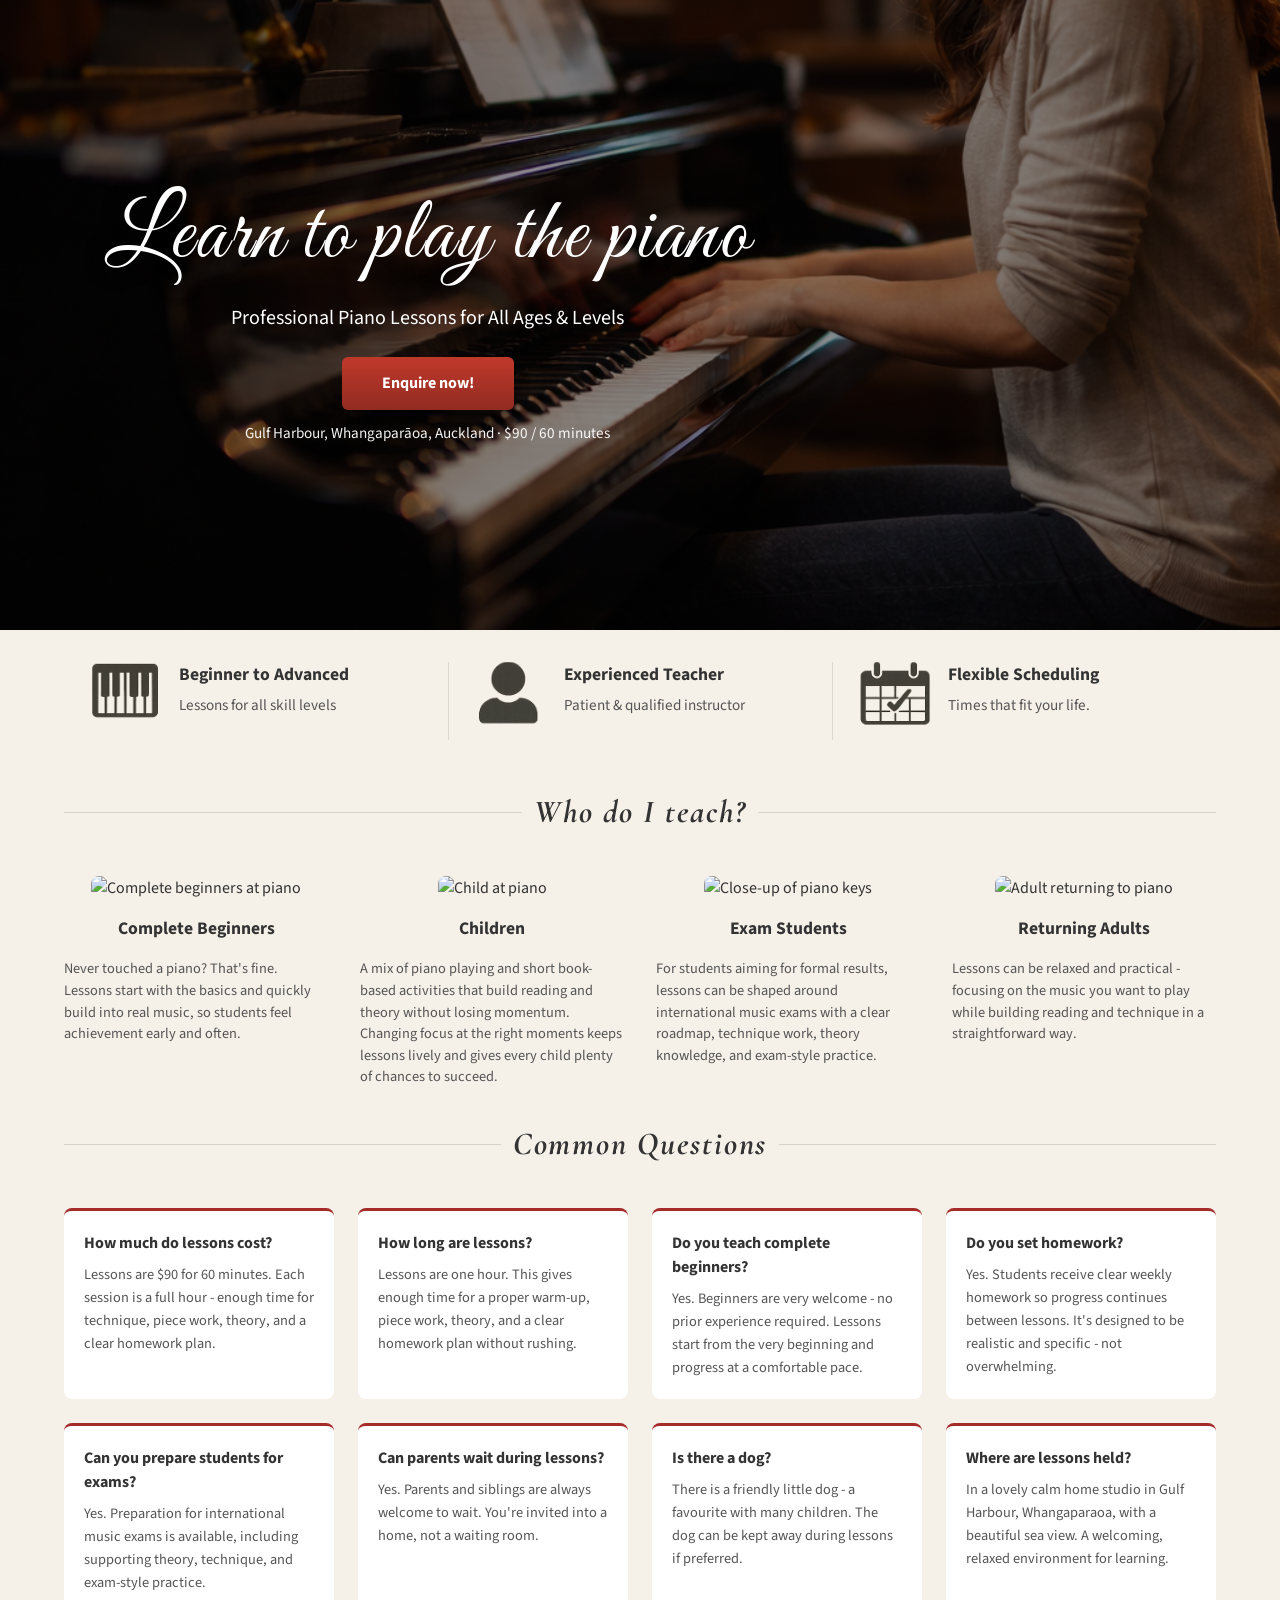
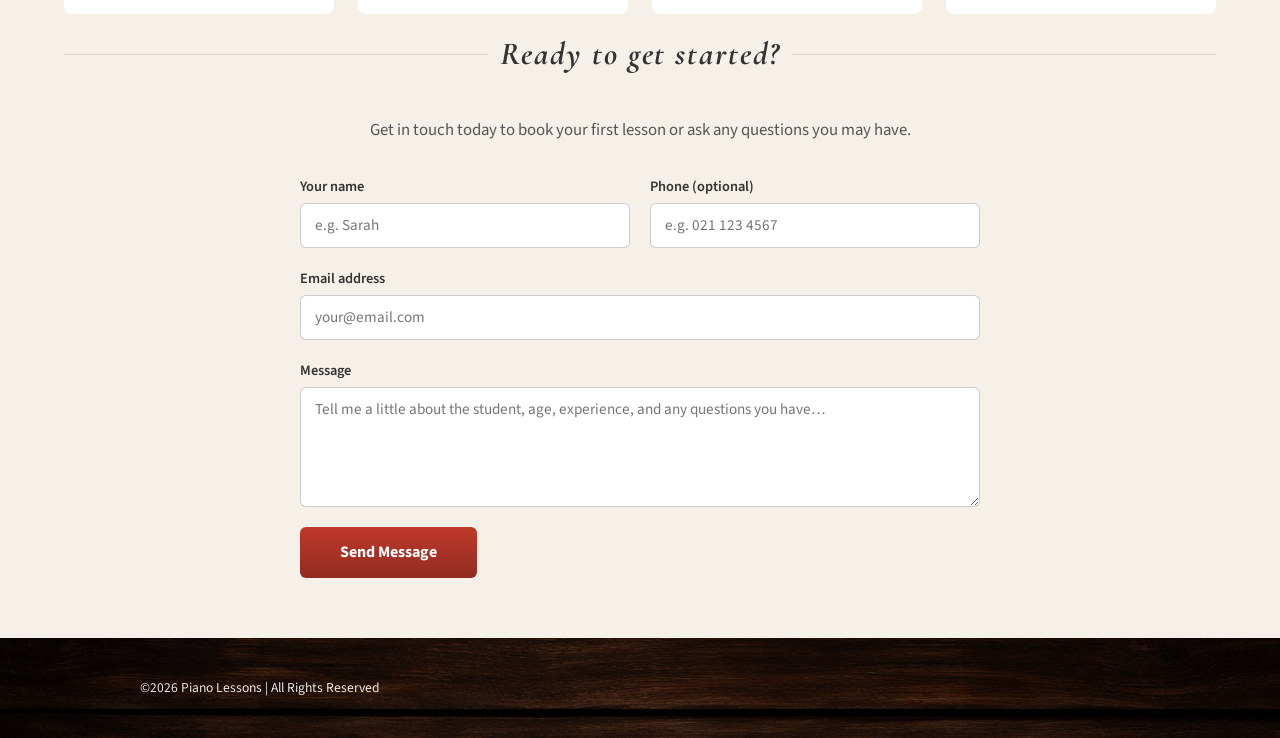
==== index.html @ 44f05b1d "commit 1" ====
<!DOCTYPE html>
<html lang="en">
<head>
  <meta charset="UTF-8">
  <meta name="viewport" content="width=device-width, initial-scale=1.0">
  <title>Piano Lessons - Learn to Play the Piano</title>
  <link rel="preconnect" href="https://fonts.googleapis.com">
  <link rel="preconnect" href="https://fonts.gstatic.com" crossorigin>
  <link href="https://fonts.googleapis.com/css2?family=Allura&family=Cormorant+Garamond:ital,wght@0,300;0,400;1,300;1,400&family=Great+Vibes&family=Source+Sans+3:wght@400;600;700&display=swap" rel="stylesheet">
  <link rel="stylesheet" href="style.css">
</head>
<body>
  <header class="hero">
    <div class="hero-inner">
      <h1>Learn to play the piano</h1>
      <p class="tagline">Professional Piano Lessons for All Ages &amp; Levels</p>
      <a href="#contact" class="btn btn-primary">Enquire now!</a>
      <p class="cta-note">Gulf Harbour, Whangaparāoa, Auckland · $90 / 60 minutes</p>
    </div>
  </header>

  <section class="content-section">
    <div class="features">
      <div class="feature">
        <div class="feature-icon" aria-hidden="true"><span class="icon-sprite icon-piano"></span></div>
        <div class="feature-text">
          <h3>Beginner to Advanced</h3>
          <p>Lessons for all skill levels</p>
        </div>
      </div>
      <div class="feature">
        <div class="feature-icon" aria-hidden="true"><span class="icon-sprite icon-teacher"></span></div>
        <div class="feature-text">
          <h3>Experienced Teacher</h3>
          <p>Patient &amp; qualified instructor</p>
        </div>
      </div>
      <div class="feature">
        <div class="feature-icon" aria-hidden="true"><span class="icon-sprite icon-schedule"></span></div>
        <div class="feature-text">
          <h3>Flexible Scheduling</h3>
          <p>Times that fit your life.</p>
        </div>
      </div>
    </div>
  </section>

  <section class="content-section">
    <div class="section-title-wrap"><h2 class="section-title">Who do I teach?</h2></div>
    <div class="lessons-grid">
      <div class="lesson-card">
        <img src="https://images.unsplash.com/photo-1590088285300-e236300b7f99??w=600" alt="Complete beginners at piano" class="img-crop-top">
        <h3>Complete Beginners</h3>
        <p>Never touched a piano? That's fine. Lessons start with the basics and quickly build into real music, so students feel achievement early and often.</p>
      </div>
      <div class="lesson-card">
        <img src="https://images.unsplash.com/photo-1764766959921-69848ef58b95?w=600" alt="Child at piano">
        <h3>Children</h3>
        <p>A mix of piano playing and short book-based activities that build reading and theory without losing momentum. Changing focus at the right moments keeps lessons lively and gives every child plenty of chances to succeed.</p>
      </div>
      <div class="lesson-card">
        <img src="https://images.unsplash.com/photo-1750630443156-a135b8704059?w=600" alt="Close-up of piano keys">
        <h3>Exam Students</h3>
        <p>For students aiming for formal results, lessons can be shaped around international music exams with a clear roadmap, technique work, theory knowledge, and exam-style practice.</p>
      </div>
      <div class="lesson-card">
        <img src="https://images.unsplash.com/photo-1574424224212-9c8d1b92c9dd?w=600" alt="Adult returning to piano">
        <h3>Returning Adults</h3>
        <p>Lessons can be relaxed and practical - focusing on the music you want to play while building reading and technique in a straightforward way.</p>
      </div>
    </div>
  </section>

  <section class="content-section">
    <div class="section-title-wrap"><h2 class="section-title">Common Questions</h2></div>
    <div class="faq-grid">
      <div class="faq-item">
        <h3>How much do lessons cost?</h3>
        <p>Lessons are $90 for 60 minutes. Each session is a full hour - enough time for technique, piece work, theory, and a clear homework plan.</p>
      </div>
      <div class="faq-item">
        <h3>How long are lessons?</h3>
        <p>Lessons are one hour. This gives enough time for a proper warm-up, piece work, theory, and a clear homework plan without rushing.</p>
      </div>
      <div class="faq-item">
        <h3>Do you teach complete beginners?</h3>
        <p>Yes. Beginners are very welcome - no prior experience required. Lessons start from the very beginning and progress at a comfortable pace.</p>
      </div>
      <div class="faq-item">
        <h3>Do you set homework?</h3>
        <p>Yes. Students receive clear weekly homework so progress continues between lessons. It's designed to be realistic and specific - not overwhelming.</p>
      </div>
      <div class="faq-item">
        <h3>Can you prepare students for exams?</h3>
        <p>Yes. Preparation for international music exams is available, including supporting theory, technique, and exam-style practice.</p>
      </div>
      <div class="faq-item">
        <h3>Can parents wait during lessons?</h3>
        <p>Yes. Parents and siblings are always welcome to wait. You're invited into a home, not a waiting room.</p>
      </div>
      <div class="faq-item">
        <h3>Is there a dog?</h3>
        <p>There is a friendly little dog - a favourite with many children. The dog can be kept away during lessons if preferred.</p>
      </div>
      <div class="faq-item">
        <h3>Where are lessons held?</h3>
        <p>In a lovely calm home studio in Gulf Harbour, Whangaparaoa, with a beautiful sea view. A welcoming, relaxed environment for learning.</p>
      </div>
    </div>
  </section>

  <section class="content-section" id="contact">
    <div class="section-title-wrap"><h2 class="section-title">Ready to get started?</h2></div>
    <div class="cta-banner">
    <p>Get in touch today to book your first lesson or ask any questions you may have.</p>
    <form class="contact-form" action="https://formsubmit.co/8908aa365920e9ae0418571d764910dc" method="POST">
      
      <input type="hidden" name="_next" value="https://kerrzinga.github.io/piano2/thanks.html">
      <input type="hidden" name="_captcha" value="false">
      <input type="hidden" name="_subject" value="New enquiry - Piano Lessons Gulf Harbour">

      <div class="form-row">
        <div class="form-group">
          <label for="fs-name">Your name</label>
          <input type="text" id="fs-name" name="name" placeholder="e.g. Sarah" required>
        </div>
        <div class="form-group">
          <label for="fs-phone">Phone (optional)</label>
          <input type="tel" id="fs-phone" name="phone" placeholder="e.g. 021 123 4567">
        </div>
      </div>

      <div class="form-group">
        <label for="fs-email">Email address</label>
        <input type="email" id="fs-email" name="email" placeholder="your@email.com" required>
      </div>

      <div class="form-group">
        <label for="fs-message">Message</label>
        <textarea id="fs-message" name="message" placeholder="Tell me a little about the student, age, experience, and any questions you have…"></textarea>
      </div>

      <button type="submit" class="btn-primary form-submit">Send Message</button>
    </form>
  </div>
  </section>

  <footer>
    <div class="footer-bottom">
      <p class="footer-copy">©2026 Piano Lessons | All Rights Reserved</p>
      
  </footer>
</body>
</html>
---- style.css ----
* {
  margin: 0;
  padding: 0;
  box-sizing: border-box;
}
body {
  font-family: 'Source Sans 3', sans-serif;
  color: #333;
  line-height: 1.5;
  background: #f5f0e8;
}

/* Hero */
.hero {
  position: relative;
  min-height: 70vh;
  display: flex;
  flex-direction: column;
  align-items: center;
  justify-content: center;
  text-align: center;
  background: linear-gradient(rgba(0,0,0,.45), rgba(0,0,0,.45)),
    url('images/main.png') center center/cover no-repeat;
  padding: 2rem 1rem;
  margin-bottom: 2rem;
}
.hero h1 {
  font-family: 'Great Vibes', cursive;
  font-size: clamp(3rem, 9vw, 5.5rem);
  font-weight: 400;
  color: #fff;
  margin-bottom: 0.75rem;
  letter-spacing: 0.02em;
  text-shadow: 0 2px 24px rgba(0,0,0,0.35);
  line-height: 1.2;
}
.hero .tagline {
  color: #fff;
  font-size: clamp(1rem, 2vw, 1.25rem);
  margin-bottom: 1.5rem;
}
.btn {
  display: inline-block;
  padding: 0.9rem 2.5rem;
  font-family: inherit;
  font-size: 1rem;
  font-weight: 700;
  text-decoration: none;
  border: none;
  border-radius: 6px;
  cursor: pointer;
  transition: opacity 0.2s;
}
.btn:hover { opacity: 0.9; }
.btn-primary {
  background: linear-gradient(to bottom, #c0392b, #922b21);
  color: #fff;
  margin-bottom: 0.75rem;
}
.hero .cta-note {
  color: rgba(255,255,255,0.95);
  font-size: 0.95rem;
}
.hero-inner {
  width: 100%;
  text-align: center;
}
@media (min-width: 600px) {
  .hero-inner {
    width: 66%;
    margin-left: 0;
    margin-right: auto;
  }
}

/* Sections common */
section {
  padding: 0 1.5rem 1rem 1.5rem;
  max-width: 1200px;
  margin: 0 auto;
}
.section-title-wrap {
  position: relative;
  text-align: center;
  margin-bottom: 2.5rem;
}
.section-title-wrap::before {
  content: '';
  position: absolute;
  left: 0;
  right: 0;
  top: 50%;
  margin-top: -0.5px;
  height: 1px;
  background: rgba(0, 0, 0, 0.12);
}
.section-title {
  font-family: 'Cormorant Garamond', serif;
  display: inline-block;
  font-size: 2rem;
  font-weight: bold;
  font-style: italic;
  color: #333;
  letter-spacing: 0.06em;
  background: #f5f0e8;
  padding: 0 0.75rem;
  position: relative;
  z-index: 1;
}

/* Features 3-col */
.features {
  display: grid;
  grid-template-columns: repeat(3, 1fr);
  padding-bottom: 2rem;
}
.content-section {
  position: relative;
}
@media (max-width: 599px) {
  .features { grid-template-columns: 1fr; justify-items: center; }
  .feature { justify-content: flex-start; text-align: left; width: 320px; max-width: 100%; }
}
@media (min-width: 600px) {
  .feature { padding-left: 1.5rem; }
  .feature + .feature {
    border-left: 1px solid rgba(0, 0, 0, 0.1);
  }
}
.feature {
  display: flex;
  align-items: flex-start;
  gap: 1rem;
  text-align: left;
}
.feature-icon {
  line-height: 1;
  flex-shrink: 0;
}

/* Sprite icons */
.icon-sprite {
  display: inline-block;
  width: 75px;
  height: 75px;
  background-image: url('images/icons.png');
  background-repeat: no-repeat;
  background-position: 0 0;
  background-size: cover;
}
.icon-sprite-sm {
  display: inline-block;
  width: 28px;
  height: 28px;
  background-image: url('images/icons.png');
  background-repeat: no-repeat;
  background-position: 0 0;
}
/* Set background-position for each icon to match the sprite sheet */
.icon-piano    { background-position: -2px -5px; }
.icon-teacher  { background-position: -219px -8px; }
.icon-schedule { background-position: -435px -8px; }
.feature-text h3 {
  font-size: 1.1rem;
  font-weight: 700;
  color: #333;
  margin-bottom: 0.35rem;
}
.feature-text p {
  font-size: 0.95rem;
  color: #555;
  margin: 0;
}

/* Our Lessons */
.lessons-grid {
  display: grid;
  grid-template-columns: 1fr;
  gap: 2rem;
}
@media (min-width: 600px) {
  .lessons-grid { grid-template-columns: repeat(2, 1fr); }
}
@media (min-width: 1024px) {
  .lessons-grid { grid-template-columns: repeat(4, 1fr); }
}
.lesson-card {
  text-align: center;
}
.lesson-card img {
  width: 100%;
  aspect-ratio: 4/3;
  object-fit: cover;
  border-radius: 8px;
  margin-bottom: 1rem;
  max-width: 300px;
}
.img-crop-top { object-position: top; }
.lesson-card p {
  font-size: 0.9rem;
  color: #555;
  margin-bottom: 1rem;
  text-align: left;
}
.lesson-card h3 {
  font-size: 1.1rem;
  font-weight: 700;
  color: #333;
  margin-bottom: 1rem;
}
.btn-outline-red {
  background: #a52a2a;
  color: #fff;
  font-size: 0.85rem;
  padding: 0.6rem 1.25rem;
}

/* CTA / Contact */
.cta-banner {
  max-width: 680px;
  margin: 0 auto;
  padding-bottom: 2rem;
}
.cta-banner > p {
  text-align: center;
  color: #555;
  font-size: 1.05rem;
  margin-bottom: 2rem;
}
.contact-form {
  display: flex;
  flex-direction: column;
  gap: 1.25rem;
}
.form-row {
  display: grid;
  grid-template-columns: 1fr 1fr;
  gap: 1.25rem;
}
@media (max-width: 599px) {
  .form-row { grid-template-columns: 1fr; }
}
.form-group {
  display: flex;
  flex-direction: column;
  gap: 0.35rem;
}
.form-group label {
  font-size: 0.9rem;
  font-weight: 600;
  color: #333;
}
.form-group input,
.form-group textarea {
  font-family: inherit;
  font-size: 0.95rem;
  color: #333;
  background: #fff;
  border: 1px solid rgba(0,0,0,0.2);
  border-radius: 6px;
  padding: 0.65rem 0.85rem;
  transition: border-color 0.2s;
  width: 100%;
}
.form-group input:focus,
.form-group textarea:focus {
  outline: none;
  border-color: #a52a2a;
}
.form-group textarea {
  min-height: 120px;
  resize: vertical;
}
.form-submit {
  align-self: flex-start;
  padding: 0.9rem 2.5rem;
  font-family: inherit;
  font-size: 1rem;
  font-weight: 700;
  border: none;
  border-radius: 6px;
  cursor: pointer;
  background: linear-gradient(to bottom, #c0392b, #922b21);
  color: #fff;
  transition: opacity 0.2s;
}
.form-submit:hover { opacity: 0.9; }

/* FAQ */
.faq-grid {
  display: grid;
  grid-template-columns: 1fr;
  gap: 1.5rem;
}
@media (min-width: 600px) {
  .faq-grid { grid-template-columns: repeat(2, 1fr); }
}
@media (min-width: 1024px) {
  .faq-grid { grid-template-columns: repeat(4, 1fr); }
}
.faq-item {
  background: #fff;
  border-radius: 8px;
  padding: 1.25rem 1.25rem 1.25rem 1.25rem;
  border-top: 3px solid #a52a2a;
}
.faq-item h3 {
  font-size: 1rem;
  font-weight: 700;
  color: #333;
  margin-bottom: 0.5rem;
}
.faq-item p {
  font-size: 0.9rem;
  color: #555;
  line-height: 1.6;
  margin: 0;
}

/* Thank You page */
.thankyou-wrap {
  min-height: 60vh;
  display: flex;
  flex-direction: column;
  align-items: center;
  justify-content: center;
  text-align: center;
  padding: 4rem 1.5rem;
}
.thankyou-wrap h1 {
  font-family: 'Great Vibes', cursive;
  font-size: clamp(3rem, 9vw, 5rem);
  font-weight: 400;
  color: #333;
  margin-bottom: 1rem;
  line-height: 1.2;
}
.thankyou-wrap p {
  font-size: 1.1rem;
  color: #555;
  max-width: 520px;
  margin-bottom: 2rem;
  line-height: 1.7;
}

/* Footer */
footer {
  background: url('images/footerbg.png') center center / cover no-repeat;
  padding: 2.5rem 1.5rem;
  color: #fff;
  position: relative;
}
footer::before {
  content: '';
  position: absolute;
  inset: 0;
  z-index: 0;
  background: rgba(0, 0, 0, 0.45);
  pointer-events: none;
}
.footer-bottom { position: relative; z-index: 1; }
.footer-bottom {
  max-width: 1000px;
  margin: 0 auto;
  display: flex;
  flex-wrap: wrap;
  justify-content: space-between;
  align-items: center;
  gap: 1rem;
}
.footer-copy {
  font-size: 0.85rem;
  color: rgba(255,255,255,0.9);
}
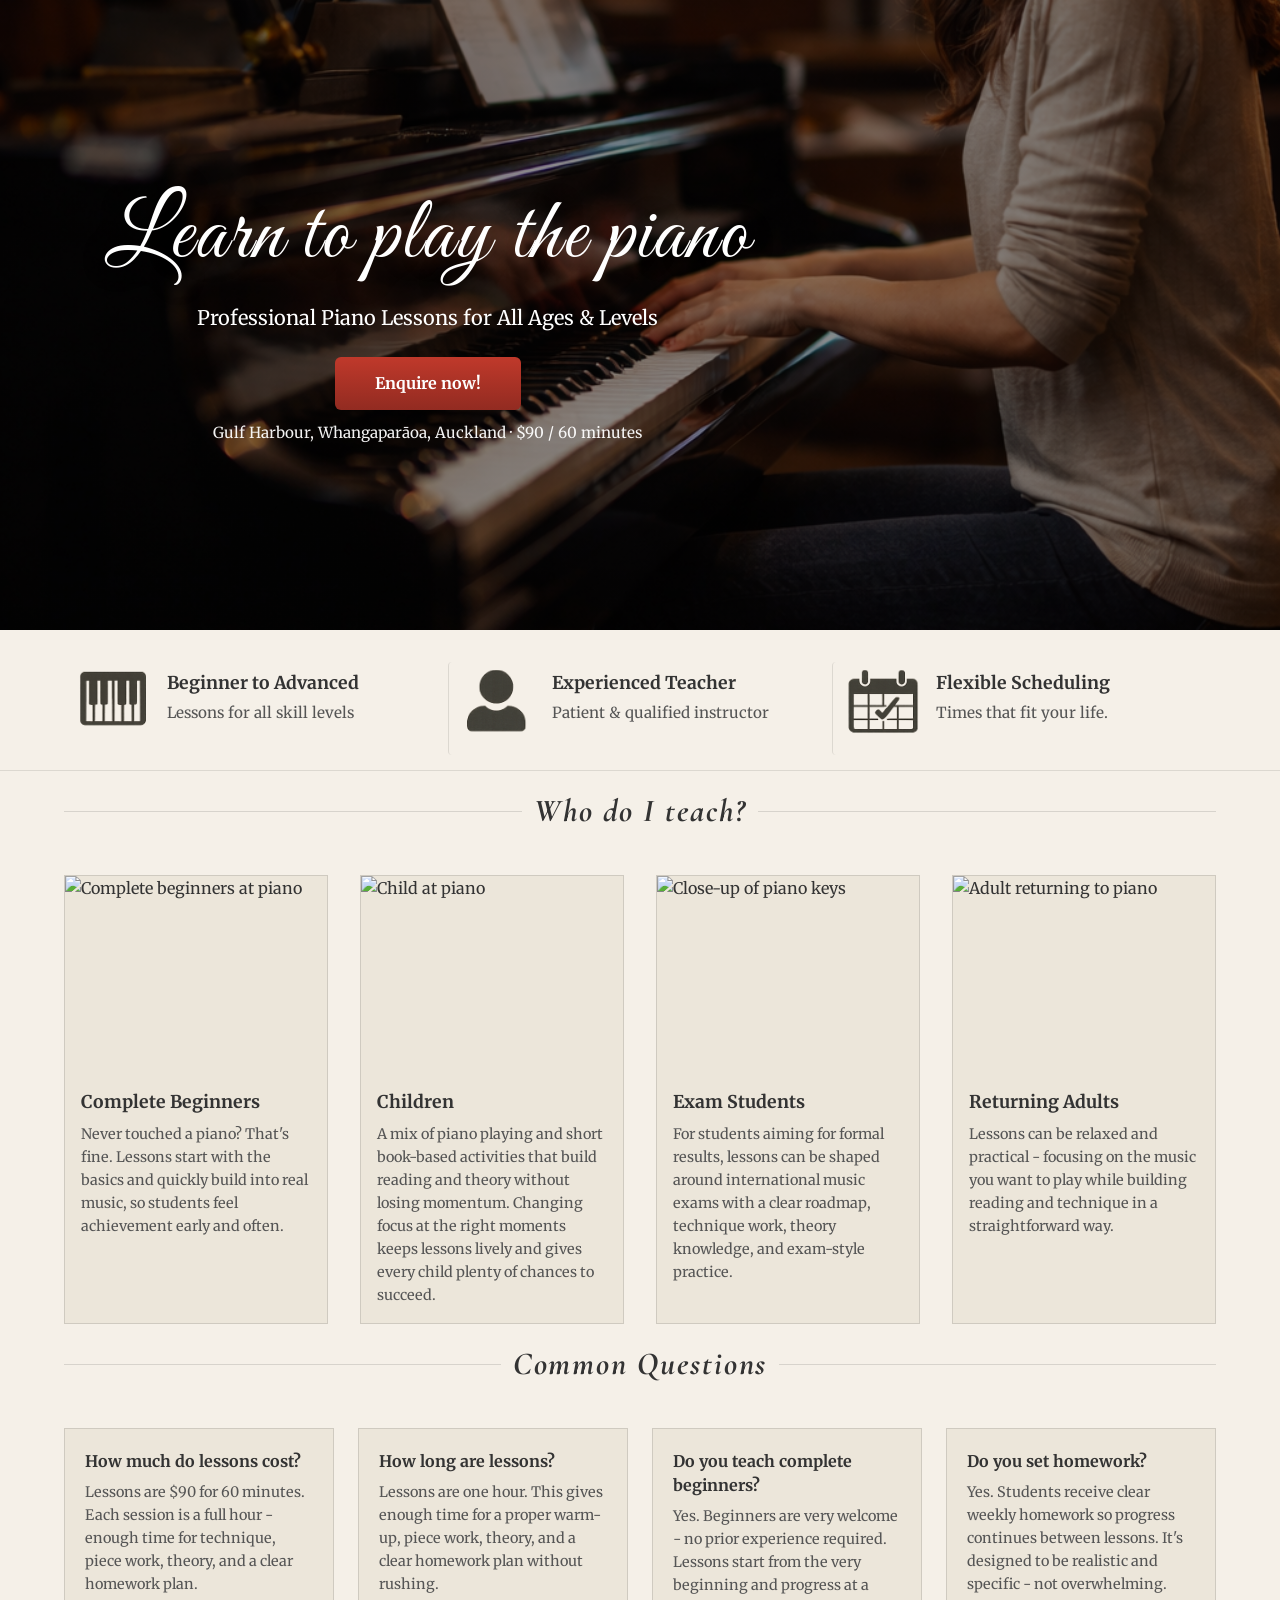
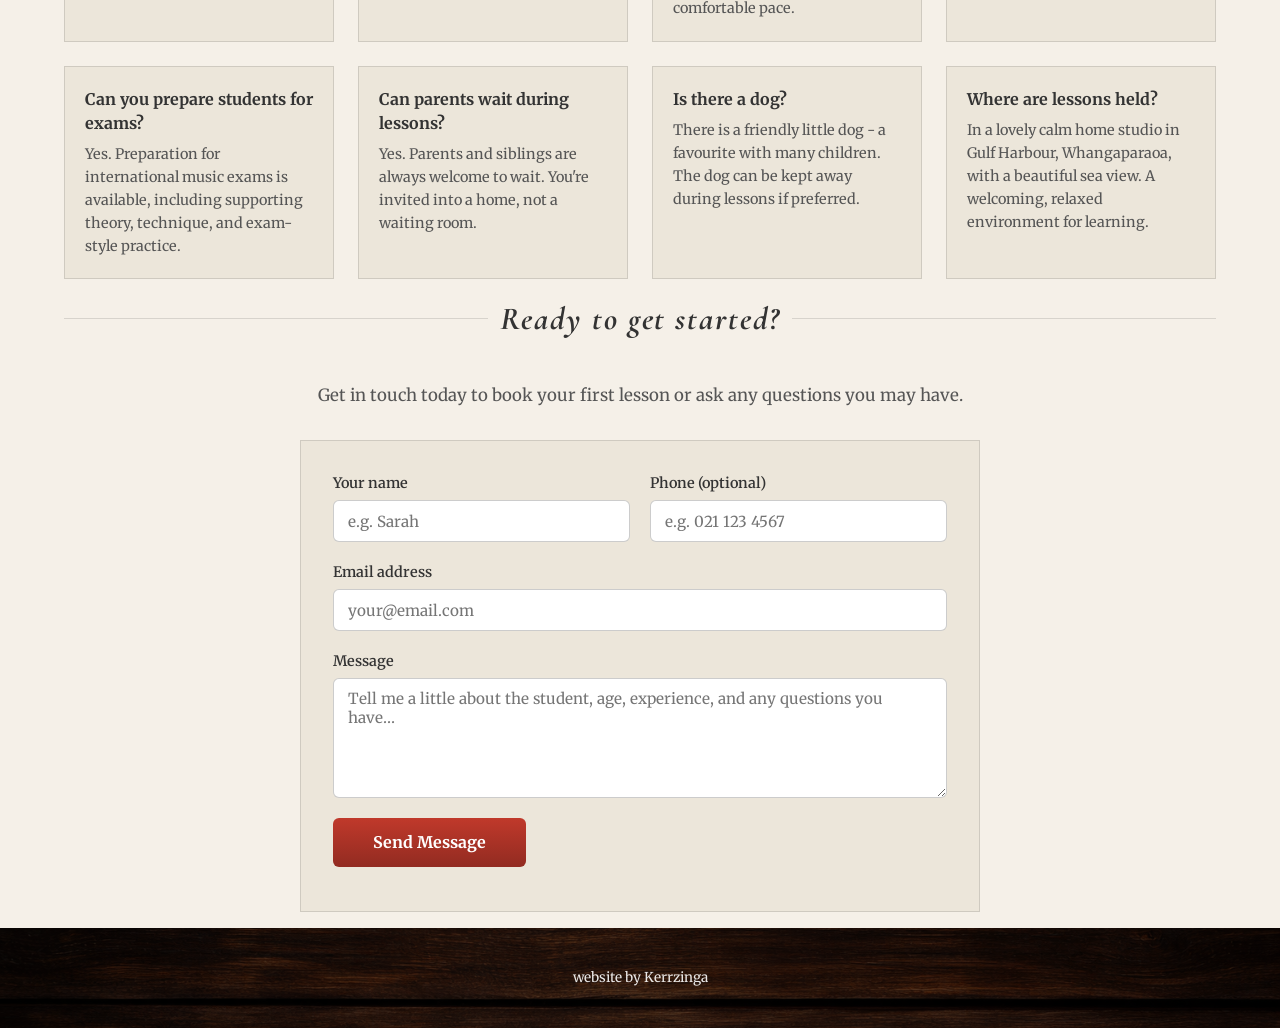
==== commit 01a3f446: "font change" ====
--- a/index.html
+++ b/index.html
@@ -6,7 +6,7 @@
   <title>Piano Lessons - Learn to Play the Piano</title>
   <link rel="preconnect" href="https://fonts.googleapis.com">
   <link rel="preconnect" href="https://fonts.gstatic.com" crossorigin>
-  <link href="https://fonts.googleapis.com/css2?family=Allura&family=Cormorant+Garamond:ital,wght@0,300;0,400;1,300;1,400&family=Great+Vibes&family=Source+Sans+3:wght@400;600;700&display=swap" rel="stylesheet">
+  <link href="https://fonts.googleapis.com/css2?family=Cormorant+Garamond:ital,wght@0,300;0,400;1,300;1,400&family=Great+Vibes&family=Merriweather:wght@300;400;700&display=swap" rel="stylesheet">
   <link rel="stylesheet" href="style.css">
 </head>
 <body>
@@ -111,8 +111,8 @@
 
   <section class="content-section" id="contact">
     <div class="section-title-wrap"><h2 class="section-title">Ready to get started?</h2></div>
+    <p class="cta-text">Get in touch today to book your first lesson or ask any questions you may have.</p>
     <div class="cta-banner">
-    <p>Get in touch today to book your first lesson or ask any questions you may have.</p>
     <form class="contact-form" action="https://formsubmit.co/8908aa365920e9ae0418571d764910dc" method="POST">
       
       <input type="hidden" name="_next" value="https://kerrzinga.github.io/piano2/thanks.html">
@@ -147,7 +147,7 @@
 
   <footer>
     <div class="footer-bottom">
-      <p class="footer-copy">©2026 Piano Lessons | All Rights Reserved</p>
+      <p class="footer-copy">website by Kerrzinga</p>
       
   </footer>
 </body>
--- a/style.css
+++ b/style.css
@@ -4,10 +4,11 @@
   box-sizing: border-box;
 }
 body {
-  font-family: 'Source Sans 3', sans-serif;
+  font-family: 'Merriweather', serif;
   color: #333;
   line-height: 1.5;
   background: #f5f0e8;
+  overflow-x: hidden;
 }
 
 /* Hero */
@@ -65,7 +66,7 @@
   width: 100%;
   text-align: center;
 }
-@media (min-width: 600px) {
+@media (min-width: 650px) {
   .hero-inner {
     width: 66%;
     margin-left: 0;
@@ -112,17 +113,28 @@
 .features {
   display: grid;
   grid-template-columns: repeat(3, 1fr);
-  padding-bottom: 2rem;
+  padding-bottom: 1rem;
+  position: relative;
+}
+.features::after {
+  content: '';
+  position: absolute;
+  bottom: 0;
+  left: 50%;
+  transform: translateX(-50%);
+  width: 100vw;
+  height: 1px;
+  background: rgba(0, 0, 0, 0.1);
 }
 .content-section {
   position: relative;
 }
-@media (max-width: 599px) {
+@media (max-width: 649px) {
   .features { grid-template-columns: 1fr; justify-items: center; }
   .feature { justify-content: flex-start; text-align: left; width: 320px; max-width: 100%; }
 }
-@media (min-width: 600px) {
-  .feature { padding-left: 1.5rem; }
+@media (min-width: 650px) {
+  .feature { padding: 0 0.75rem; }
   .feature + .feature {
     border-left: 1px solid rgba(0, 0, 0, 0.1);
   }
@@ -132,6 +144,16 @@
   align-items: flex-start;
   gap: 1rem;
   text-align: left;
+  transition: background 0.2s;
+  border-radius: 4px;
+  padding-top: 0.5rem;
+  padding-bottom: 0.5rem;
+}
+.feature:hover {
+  background: rgba(0, 0, 0, 0.04);
+}
+.feature:hover .icon-sprite {
+  transform: translateY(-3px);
 }
 .feature-icon {
   line-height: 1;
@@ -147,6 +169,7 @@
   background-repeat: no-repeat;
   background-position: 0 0;
   background-size: cover;
+  transition: transform 0.25s ease;
 }
 .icon-sprite-sm {
   display: inline-block;
@@ -178,35 +201,44 @@
   grid-template-columns: 1fr;
   gap: 2rem;
 }
-@media (min-width: 600px) {
+@media (min-width: 650px) {
   .lessons-grid { grid-template-columns: repeat(2, 1fr); }
 }
 @media (min-width: 1024px) {
   .lessons-grid { grid-template-columns: repeat(4, 1fr); }
 }
 .lesson-card {
-  text-align: center;
+  background: #ece6da;
+  border: 1px solid rgba(0, 0, 0, 0.12);
+  overflow: hidden;
+  text-align: left;
+  max-width: 350px;
+  margin: 0 auto;
+  transition: transform 0.25s ease, box-shadow 0.25s ease;
+}
+.lesson-card:hover {
+  transform: translateY(-4px);
+  box-shadow: 0 8px 24px rgba(0, 0, 0, 0.1);
 }
 .lesson-card img {
   width: 100%;
   aspect-ratio: 4/3;
   object-fit: cover;
-  border-radius: 8px;
-  margin-bottom: 1rem;
-  max-width: 300px;
+  display: block;
 }
 .img-crop-top { object-position: top; }
+.lesson-card h3 {
+  font-size: 1.1rem;
+  font-weight: 700;
+  color: #333;
+  padding: 1rem 1rem 0.5rem;
+}
 .lesson-card p {
   font-size: 0.9rem;
   color: #555;
-  margin-bottom: 1rem;
-  text-align: left;
-}
-.lesson-card h3 {
-  font-size: 1.1rem;
-  font-weight: 700;
-  color: #333;
-  margin-bottom: 1rem;
+  line-height: 1.6;
+  padding: 0 1rem 1rem;
+  margin: 0;
 }
 .btn-outline-red {
   background: #a52a2a;
@@ -219,9 +251,11 @@
 .cta-banner {
   max-width: 680px;
   margin: 0 auto;
-  padding-bottom: 2rem;
-}
-.cta-banner > p {
+  padding: 2rem;
+  background: #ece6da;
+  border: 1px solid rgba(0, 0, 0, 0.12);
+}
+.cta-text {
   text-align: center;
   color: #555;
   font-size: 1.05rem;
@@ -237,7 +271,7 @@
   grid-template-columns: 1fr 1fr;
   gap: 1.25rem;
 }
-@media (max-width: 599px) {
+@media (max-width: 649px) {
   .form-row { grid-template-columns: 1fr; }
 }
 .form-group {
@@ -292,17 +326,21 @@
   grid-template-columns: 1fr;
   gap: 1.5rem;
 }
-@media (min-width: 600px) {
+@media (min-width: 650px) {
   .faq-grid { grid-template-columns: repeat(2, 1fr); }
 }
 @media (min-width: 1024px) {
   .faq-grid { grid-template-columns: repeat(4, 1fr); }
 }
 .faq-item {
-  background: #fff;
-  border-radius: 8px;
-  padding: 1.25rem 1.25rem 1.25rem 1.25rem;
-  border-top: 3px solid #a52a2a;
+  background: #ece6da;
+  border: 1px solid rgba(0, 0, 0, 0.12);
+  padding: 1.25rem;
+  transition: transform 0.25s ease, box-shadow 0.25s ease;
+}
+.faq-item:hover {
+  transform: translateY(-4px);
+  box-shadow: 0 8px 24px rgba(0, 0, 0, 0.1);
 }
 .faq-item h3 {
   font-size: 1rem;
@@ -362,13 +400,10 @@
 .footer-bottom {
   max-width: 1000px;
   margin: 0 auto;
-  display: flex;
-  flex-wrap: wrap;
-  justify-content: space-between;
-  align-items: center;
-  gap: 1rem;
-}
+  text-align: center
+;}
 .footer-copy {
   font-size: 0.85rem;
   color: rgba(255,255,255,0.9);
-}
+  text-align: center;
+}
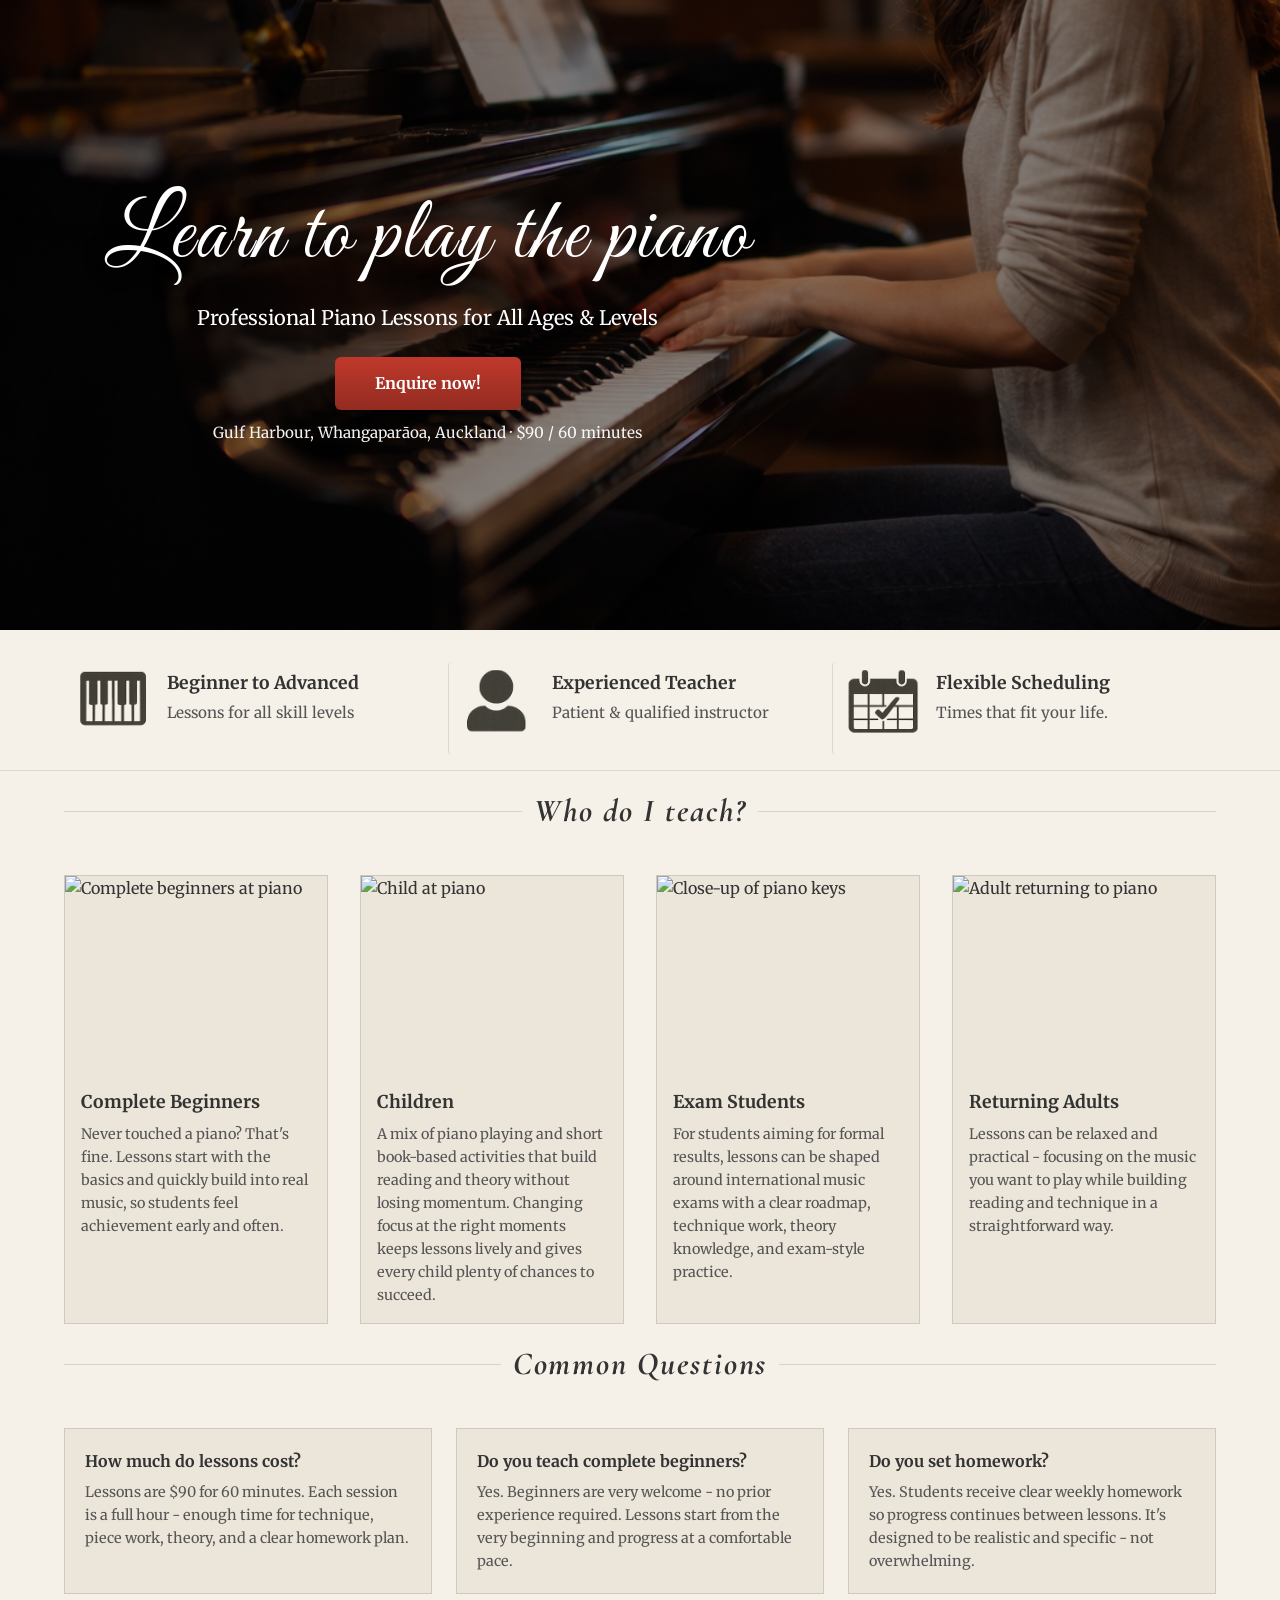
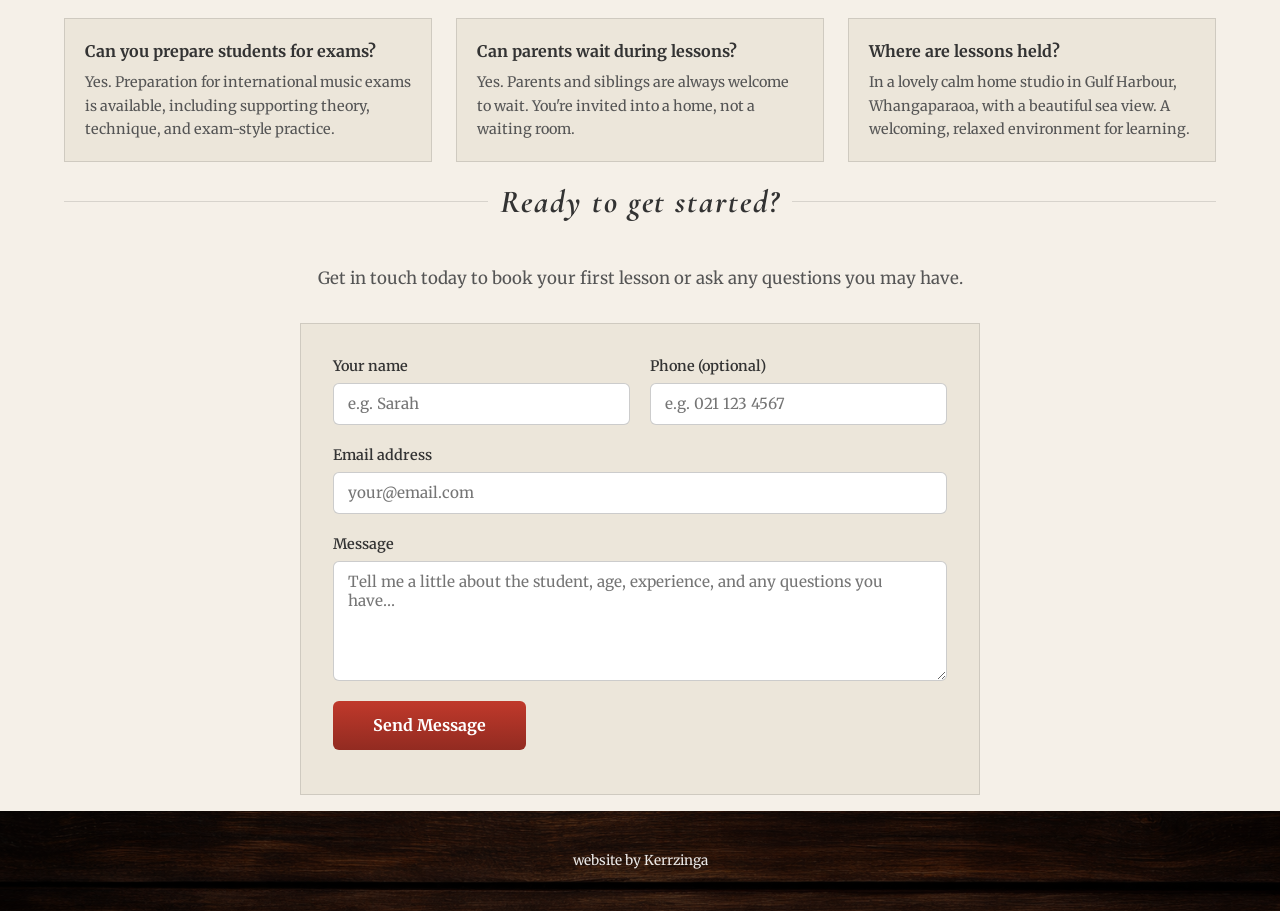
==== commit b3f19b9d: "trim the faqs" ====
--- a/index.html
+++ b/index.html
@@ -79,10 +79,6 @@
         <p>Lessons are $90 for 60 minutes. Each session is a full hour - enough time for technique, piece work, theory, and a clear homework plan.</p>
       </div>
       <div class="faq-item">
-        <h3>How long are lessons?</h3>
-        <p>Lessons are one hour. This gives enough time for a proper warm-up, piece work, theory, and a clear homework plan without rushing.</p>
-      </div>
-      <div class="faq-item">
         <h3>Do you teach complete beginners?</h3>
         <p>Yes. Beginners are very welcome - no prior experience required. Lessons start from the very beginning and progress at a comfortable pace.</p>
       </div>
@@ -97,10 +93,6 @@
       <div class="faq-item">
         <h3>Can parents wait during lessons?</h3>
         <p>Yes. Parents and siblings are always welcome to wait. You're invited into a home, not a waiting room.</p>
-      </div>
-      <div class="faq-item">
-        <h3>Is there a dog?</h3>
-        <p>There is a friendly little dog - a favourite with many children. The dog can be kept away during lessons if preferred.</p>
       </div>
       <div class="faq-item">
         <h3>Where are lessons held?</h3>
--- a/style.css
+++ b/style.css
@@ -330,7 +330,7 @@
   .faq-grid { grid-template-columns: repeat(2, 1fr); }
 }
 @media (min-width: 1024px) {
-  .faq-grid { grid-template-columns: repeat(4, 1fr); }
+  .faq-grid { grid-template-columns: repeat(3, 1fr); }
 }
 .faq-item {
   background: #ece6da;
